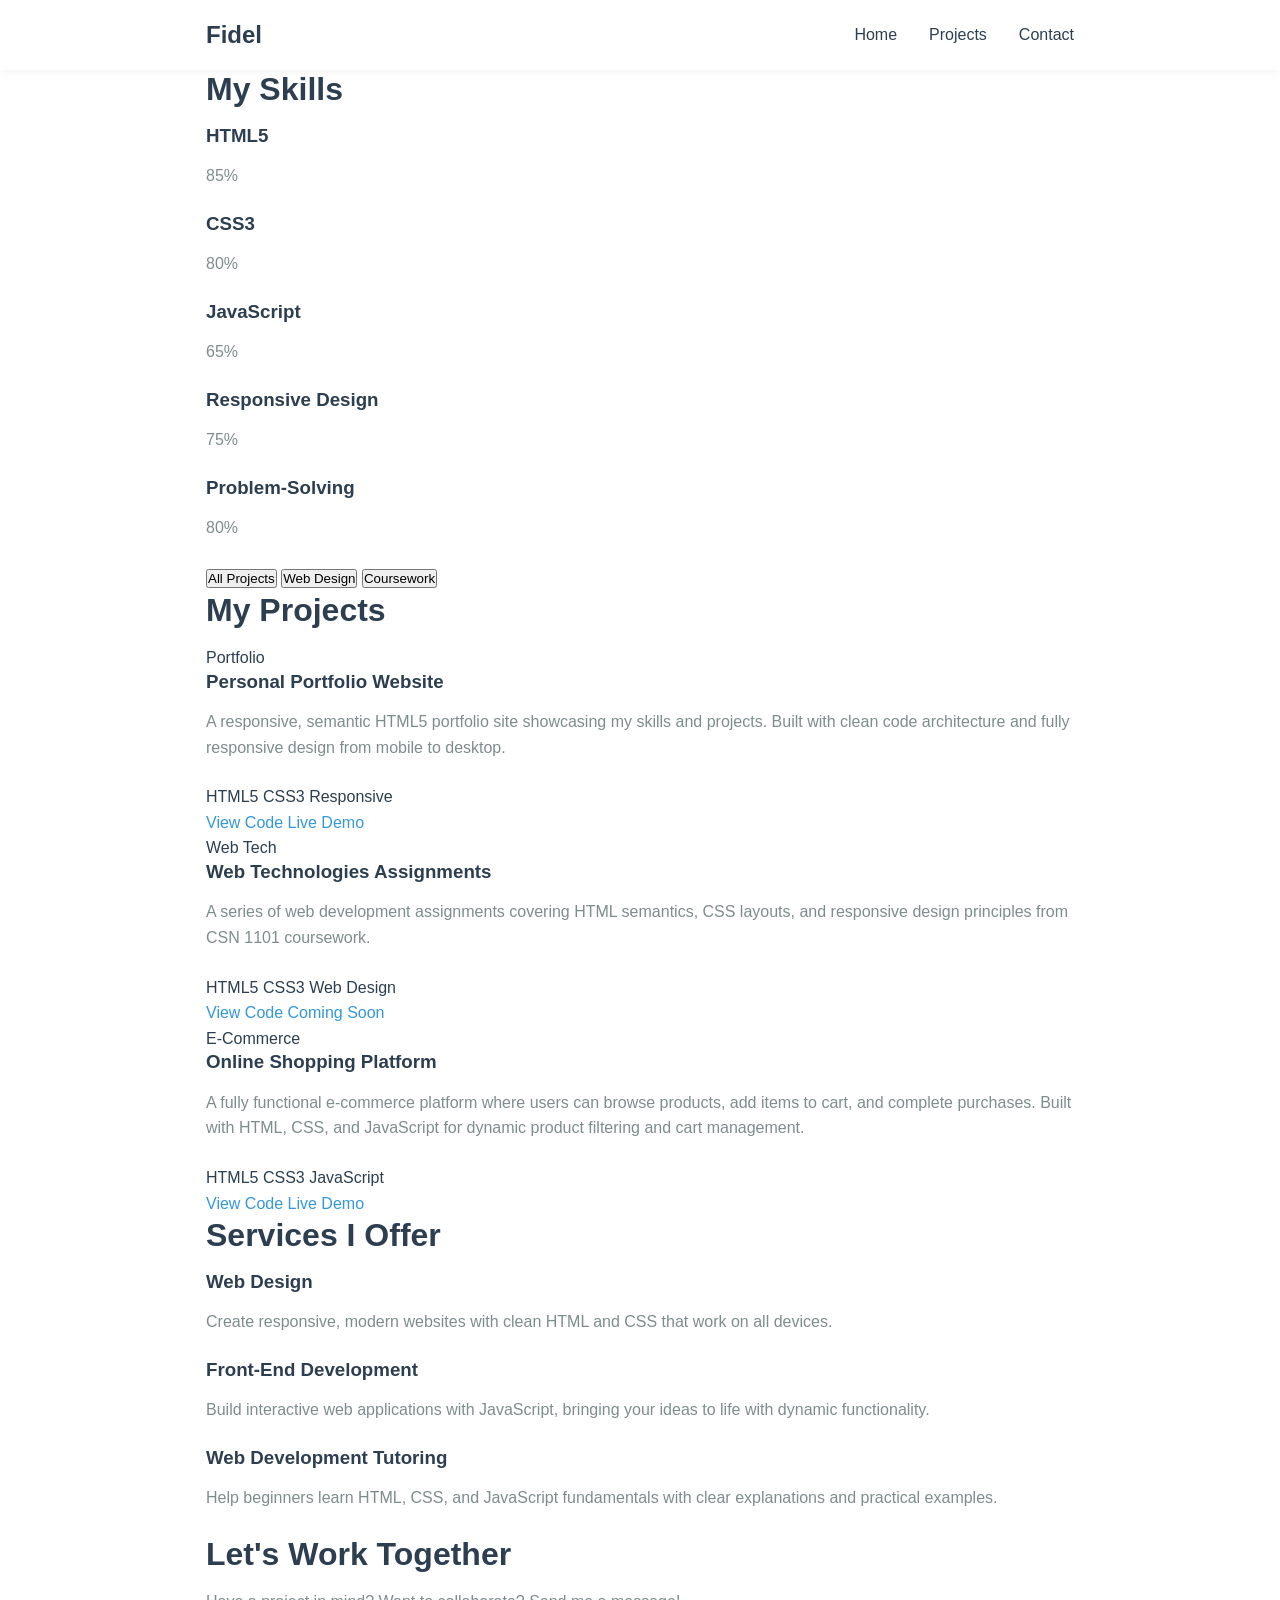
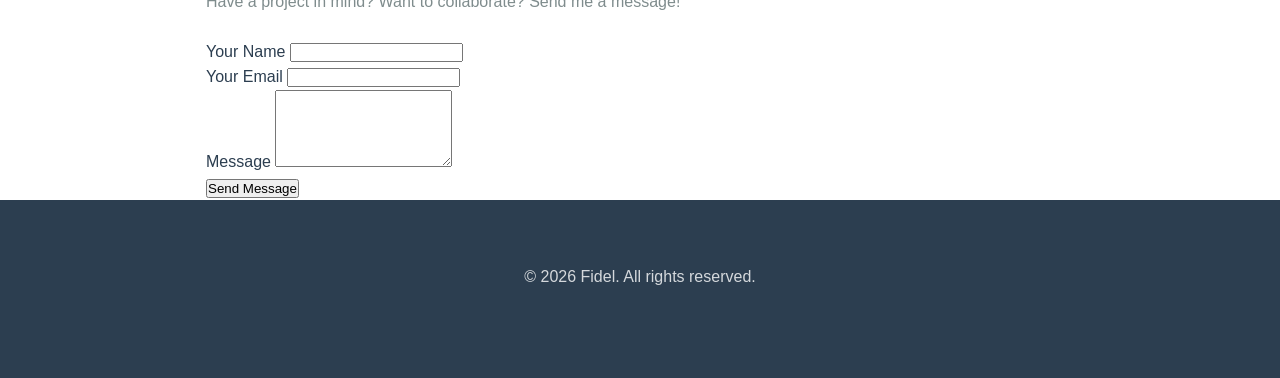
==== projects.html @ 84228094 "Add projects page with shopping platform" ====
<!DOCTYPE html>
<html lang="en">
<head>
    <meta charset="UTF-8">
    <meta name="viewport" content="width=device-width, initial-scale=1.0">
    <meta name="description" content="Fidel's projects and skills portfolio.">
    <title>Projects - Fidel</title>
    <link rel="stylesheet" href="style.css">
</head>
<body>
    <!-- Navigation Bar -->
    <header>
        <nav class="navbar">
            <div class="nav-container">
                <a href="/" class="logo">Fidel</a>
                <ul class="nav-menu">
                    <li><a href="index.html" class="nav-link">Home</a></li>
                    <li><a href="projects.html" class="nav-link">Projects</a></li>
                    <li><a href="#contact" class="nav-link">Contact</a></li>
                </ul>
            </div>
        </nav>
    </header>

    <main>
        <!-- Skills Section -->
        <section id="skills" class="skills">
            <div class="container">
                <h2>My Skills</h2>
                
                <div class="skills-grid">
                    <div class="skill-card">
                        <h3>HTML5</h3>
                        <div class="progress-bar">
                            <div class="progress" style="width: 85%;"></div>
                        </div>
                        <p class="skill-level">85%</p>
                    </div>

                    <div class="skill-card">
                        <h3>CSS3</h3>
                        <div class="progress-bar">
                            <div class="progress" style="width: 80%;"></div>
                        </div>
                        <p class="skill-level">80%</p>
                    </div>

                    <div class="skill-card">
                        <h3>JavaScript</h3>
                        <div class="progress-bar">
                            <div class="progress" style="width: 65%;"></div>
                        </div>
                        <p class="skill-level">65%</p>
                    </div>

                    <div class="skill-card">
                        <h3>Responsive Design</h3>
                        <div class="progress-bar">
                            <div class="progress" style="width: 75%;"></div>
                        </div>
                        <p class="skill-level">75%</p>
                    </div>

                    <div class="skill-card">
                        <h3>Problem-Solving</h3>
                        <div class="progress-bar">
                            <div class="progress" style="width: 80%;"></div>
                        </div>
                        <p class="skill-level">80%</p>
                    </div>
                </div>
            </div>
        </section>

        <!-- Filter Buttons -->
        <section class="projects-filter">
            <div class="container">
                <div class="filter-buttons">
                    <button class="filter-btn active" data-filter="all">All Projects</button>
                    <button class="filter-btn" data-filter="web">Web Design</button>
                    <button class="filter-btn" data-filter="coursework">Coursework</button>
                </div>
            </div>
        </section>

        <!-- Projects Section -->
        <section id="projects" class="projects">
            <div class="container">
                <h2>My Projects</h2>
                
                <div class="projects-grid">
                    <!-- Project 1: Portfolio -->
                    <div class="project-card" data-category="web">
                        <div class="project-image">
                            <div class="placeholder-image">Portfolio</div>
                        </div>
                        <div class="project-content">
                            <h3>Personal Portfolio Website</h3>
                            <p>A responsive, semantic HTML5 portfolio site showcasing my skills and projects. Built with clean code architecture and fully responsive design from mobile to desktop.</p>
                            <div class="project-tech">
                                <span class="tech-tag">HTML5</span>
                                <span class="tech-tag">CSS3</span>
                                <span class="tech-tag">Responsive</span>
                            </div>
                            <div class="project-links">
                                <a href="https://github.com/samatifidel-sketch/my_portforlio" class="project-link" target="_blank">View Code</a>
                                <a href="index.html" class="project-link">Live Demo</a>
                            </div>
                        </div>
                    </div>

                    <!-- Project 2: Course Project -->
                    <div class="project-card" data-category="coursework">
                        <div class="project-image">
                            <div class="placeholder-image">Web Tech</div>
                        </div>
                        <div class="project-content">
                            <h3>Web Technologies Assignments</h3>
                            <p>A series of web development assignments covering HTML semantics, CSS layouts, and responsive design principles from CSN 1101 coursework.</p>
                            <div class="project-tech">
                                <span class="tech-tag">HTML5</span>
                                <span class="tech-tag">CSS3</span>
                                <span class="tech-tag">Web Design</span>
                            </div>
                            <div class="project-links">
                                <a href="https://github.com/samatifidel-sketch/my_portforlio" class="project-link" target="_blank">View Code</a>
                                <a href="#" class="project-link disabled">Coming Soon</a>
                            </div>
                        </div>
                    </div>

                    <!-- Project 3: Shopping Project -->
                    <div class="project-card" data-category="web">
                        <div class="project-image">
                            <div class="placeholder-image">E-Commerce</div>
                        </div>
                        <div class="project-content">
                            <h3>Online Shopping Platform</h3>
                            <p>A fully functional e-commerce platform where users can browse products, add items to cart, and complete purchases. Built with HTML, CSS, and JavaScript for dynamic product filtering and cart management.</p>
                            <div class="project-tech">
                                <span class="tech-tag">HTML5</span>
                                <span class="tech-tag">CSS3</span>
                                <span class="tech-tag">JavaScript</span>
                            </div>
                            <div class="project-links">
                                <a href="https://github.com/samatifidel-sketch/shopping-platform" class="project-link" target="_blank">View Code</a>
                                <a href="https://samatifidel-sketch.github.io/shopping-platform/" class="project-link" target="_blank">Live Demo</a>
                            </div>
                        </div>
                    </div>
                </div>
            </div>
        </section>

        <!-- Services Section -->
        <section id="services" class="services">
            <div class="container">
                <h2>Services I Offer</h2>
                <div class="services-grid">
                    <div class="service-card">
                        <h3>Web Design</h3>
                        <p>Create responsive, modern websites with clean HTML and CSS that work on all devices.</p>
                    </div>
                    <div class="service-card">
                        <h3>Front-End Development</h3>
                        <p>Build interactive web applications with JavaScript, bringing your ideas to life with dynamic functionality.</p>
                    </div>
                    <div class="service-card">
                        <h3>Web Development Tutoring</h3>
                        <p>Help beginners learn HTML, CSS, and JavaScript fundamentals with clear explanations and practical examples.</p>
                    </div>
                </div>
            </div>
        </section>

        <!-- Contact Section -->
        <section id="contact" class="contact-section">
            <div class="container">
                <h2>Let's Work Together</h2>
                <p>Have a project in mind? Want to collaborate? Send me a message!</p>
                
                <form id="contactForm" class="contact-form">
                    <div class="form-group">
                        <label for="name">Your Name</label>
                        <input type="text" id="name" name="name" required>
                        <span class="error-message" id="nameError"></span>
                    </div>

                    <div class="form-group">
                        <label for="email">Your Email</label>
                        <input type="email" id="email" name="email" required>
                        <span class="error-message" id="emailError"></span>
                    </div>

                    <div class="form-group">
                        <label for="message">Message</label>
                        <textarea id="message" name="message" rows="5" required></textarea>
                        <span class="error-message" id="messageError"></span>
                    </div>

                    <button type="submit" class="submit-btn">Send Message</button>
                    <span class="success-message" id="successMessage"></span>
                </form>
            </div>
        </section>
    </main>

    <!-- Footer -->
    <footer class="footer">
        <div class="container">
            <p>&copy; 2026 Fidel. All rights reserved.</p>
        </div>
    </footer>

    <script src="script.js"></script>
</body>
</html>
---- style.css ----
/* Root Variables */
:root {
    --primary-color: #2c3e50;
    --secondary-color: #3498db;
    --light-bg: #f8f9fa;
    --white: #ffffff;
    --text-dark: #2c3e50;
    --text-light: #7f8c8d;
    --border-color: #ecf0f1;
    --spacing-unit: 1rem;
}

/* Reset & Base Styles */
* {
    margin: 0;
    padding: 0;
    box-sizing: border-box;
}

html {
    scroll-behavior: smooth;
}

body {
    font-family: -apple-system, BlinkMacSystemFont, 'Segoe UI', Roboto, 'Helvetica Neue', Arial, sans-serif;
    line-height: 1.6;
    color: var(--text-dark);
    background-color: var(--white);
}

/* Typography */
h1, h2, h3 {
    font-weight: 700;
    line-height: 1.2;
    margin-bottom: var(--spacing-unit);
}

h1 {
    font-size: 2.5rem;
}

h2 {
    font-size: 2rem;
}

p {
    color: var(--text-light);
    margin-bottom: 1.5rem;
}

a {
    color: var(--secondary-color);
    text-decoration: none;
    transition: color 0.3s ease;
}

a:hover {
    color: var(--primary-color);
}

/* Container */
.container {
    max-width: 900px;
    margin: 0 auto;
    padding: 0 var(--spacing-unit);
}

/* Navigation Bar */
header {
    background-color: var(--white);
    box-shadow: 0 2px 8px rgba(0, 0, 0, 0.05);
    position: sticky;
    top: 0;
    z-index: 100;
}

.navbar {
    padding: 1rem 0;
}

.nav-container {
    max-width: 900px;
    margin: 0 auto;
    padding: 0 var(--spacing-unit);
    display: flex;
    justify-content: space-between;
    align-items: center;
}

.logo {
    font-size: 1.5rem;
    font-weight: 700;
    color: var(--primary-color);
}

.nav-menu {
    display: flex;
    list-style: none;
    gap: 2rem;
}

.nav-link {
    color: var(--text-dark);
    font-weight: 500;
    transition: color 0.3s ease;
}

.nav-link:hover {
    color: var(--secondary-color);
}

/* Hero Section */
.hero {
    background: linear-gradient(135deg, var(--light-bg) 0%, var(--white) 100%);
    padding: 6rem var(--spacing-unit);
    text-align: center;
}

.hero-container {
    max-width: 600px;
    margin: 0 auto;
    display: flex;
    flex-direction: column;
    align-items: center;
    gap: 2rem;
}

.hero-photo {
    width: 150px;
    height: 150px;
    border-radius: 50%;
    object-fit: cover;
    border: 4px solid var(--secondary-color);
    box-shadow: 0 4px 15px rgba(52, 152, 219, 0.2);
}

.hero-name {
    color: var(--primary-color);
    font-size: 3rem;
    margin: 0;
}

.hero-tagline {
    font-size: 1.25rem;
    color: var(--secondary-color);
    font-weight: 500;
    margin: 0;
}

/* About Section */
.about {
    padding: 5rem var(--spacing-unit);
    background-color: var(--light-bg);
}

.about h2 {
    color: var(--primary-color);
    text-align: center;
    margin-bottom: 2rem;
}

.about p {
    font-size: 1.1rem;
    line-height: 1.8;
    text-align: center;
    color: var(--text-light);
}

.about p:first-of-type {
    margin-top: 0;
}

/* Footer / Contact Section */
.footer {
    background-color: var(--primary-color);
    color: var(--white);
    padding: 4rem var(--spacing-unit);
    text-align: center;
}

.footer h2 {
    color: var(--white);
}

.footer p {
    color: rgba(255, 255, 255, 0.8);
}

.contact-links {
    display: flex;
    justify-content: center;
    gap: 2rem;
    margin: 2rem 0;
    flex-wrap: wrap;
}

.contact-link {
    background-color: var(--secondary-color);
    color: var(--white);
    padding: 0.75rem 1.5rem;
    border-radius: 5px;
    font-weight: 500;
    transition: background-color 0.3s ease;
}

.contact-link:hover {
    background-color: rgba(52, 152, 219, 0.8);
    color: var(--white);
}

.footer-text {
    margin-top: 2rem;
    font-size: 0.9rem;
    color: rgba(255, 255, 255, 0.6);
}

/* Responsive Design */

/* Tablet (768px and below) */
@media (max-width: 768px) {
    h1 {
        font-size: 2rem;
    }

    h2 {
        font-size: 1.5rem;
    }

    .nav-menu {
        gap: 1.5rem;
        font-size: 0.95rem;
    }

    .hero {
        padding: 4rem var(--spacing-unit);
    }

    .hero-name {
        font-size: 2.25rem;
    }

    .hero-tagline {
        font-size: 1.1rem;
    }

    .hero-photo {
        width: 120px;
        height: 120px;
    }

    .about {
        padding: 3.5rem var(--spacing-unit);
    }

    .about p {
        font-size: 1rem;
    }

    .footer {
        padding: 3rem var(--spacing-unit);
    }

    .contact-links {
        gap: 1rem;
    }

    .contact-link {
        padding: 0.6rem 1.25rem;
        font-size: 0.95rem;
    }
}

/* Mobile (480px and below) */
@media (max-width: 480px) {
    h1 {
        font-size: 1.75rem;
    }

    h2 {
        font-size: 1.25rem;
    }

    .nav-container {
        flex-direction: column;
        gap: 1rem;
        text-align: center;
    }

    .nav-menu {
        flex-direction: column;
        gap: 1rem;
        width: 100%;
    }

    .logo {
        font-size: 1.25rem;
    }

    .hero {
        padding: 2.5rem var(--spacing-unit);
    }

    .hero-name {
        font-size: 1.75rem;
    }

    .hero-tagline {
        font-size: 1rem;
    }

    .hero-photo {
        width: 100px;
        height: 100px;
    }

    .hero-container {
        gap: 1.5rem;
    }

    .about {
        padding: 2.5rem var(--spacing-unit);
    }

    .about p {
        font-size: 0.95rem;
        line-height: 1.7;
    }

    .footer {
        padding: 2.5rem var(--spacing-unit);
    }

    .contact-links {
        flex-direction: column;
        gap: 1rem;
        width: 100%;
    }

    .contact-link {
        display: block;
        width: 100%;
        padding: 0.75rem;
    }

    .footer-text {
        font-size: 0.85rem;
    }
}

/* Extra small screens (320px and below) */
@media (max-width: 320px) {
    body {
        font-size: 14px;
    }

    h1 {
        font-size: 1.5rem;
    }

    h2 {
        font-size: 1.1rem;
    }

    .hero {
        padding: 2rem var(--spacing-unit);
    }

    .hero-photo {
        width: 80px;
        height: 80px;
    }

    .about {
        padding: 2rem var(--spacing-unit);
    }
}
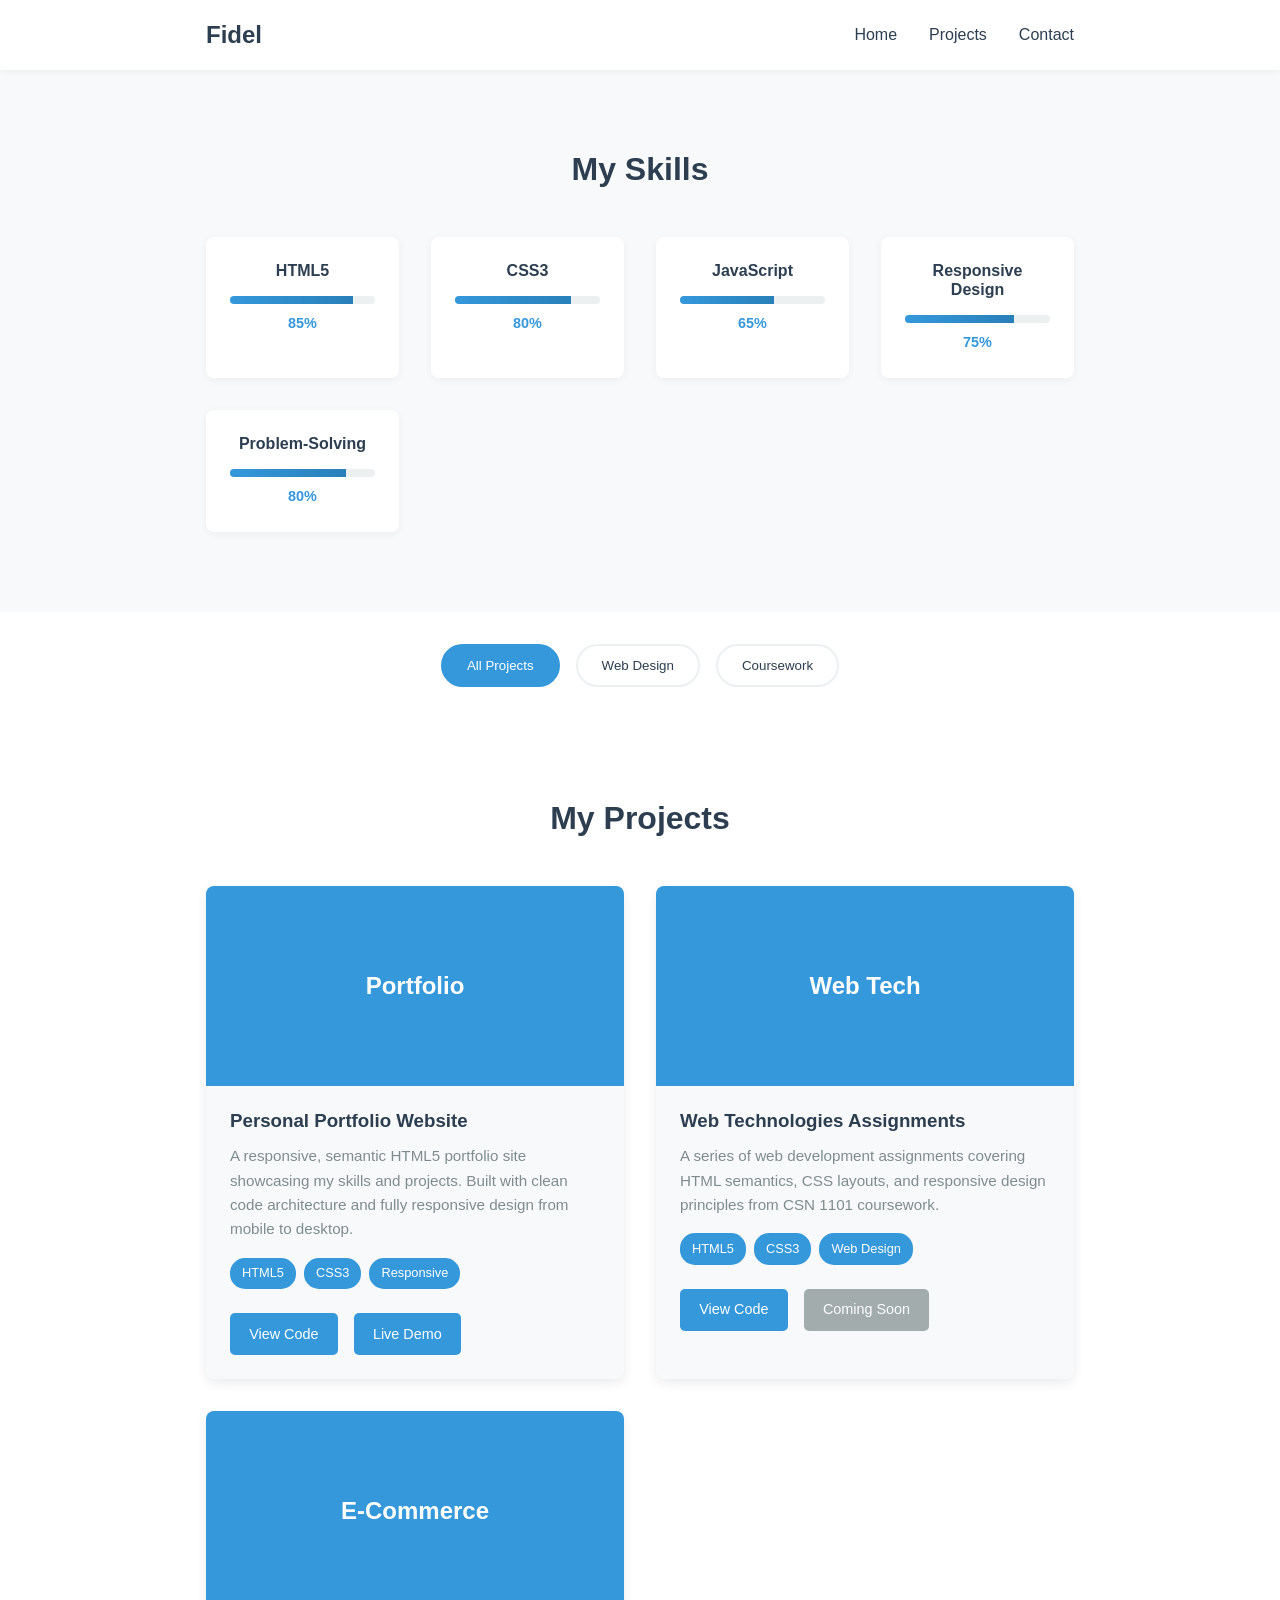
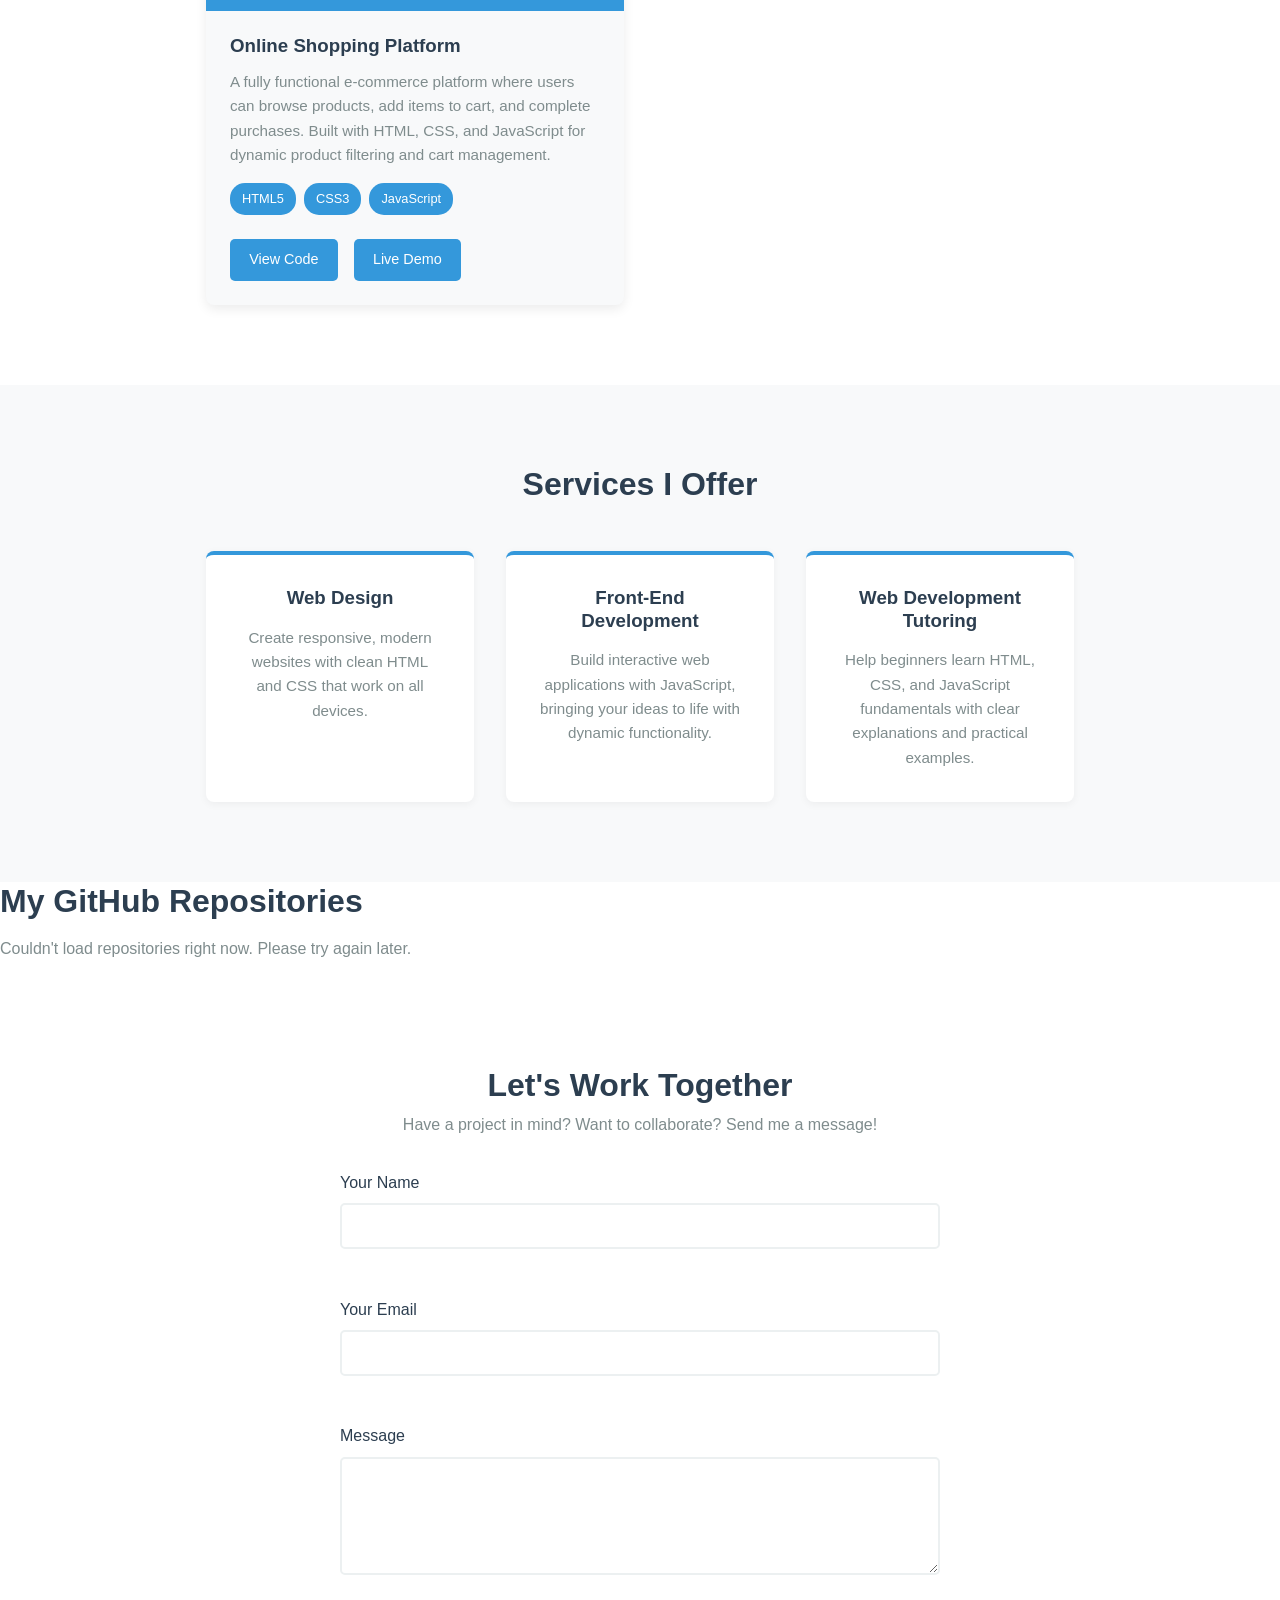
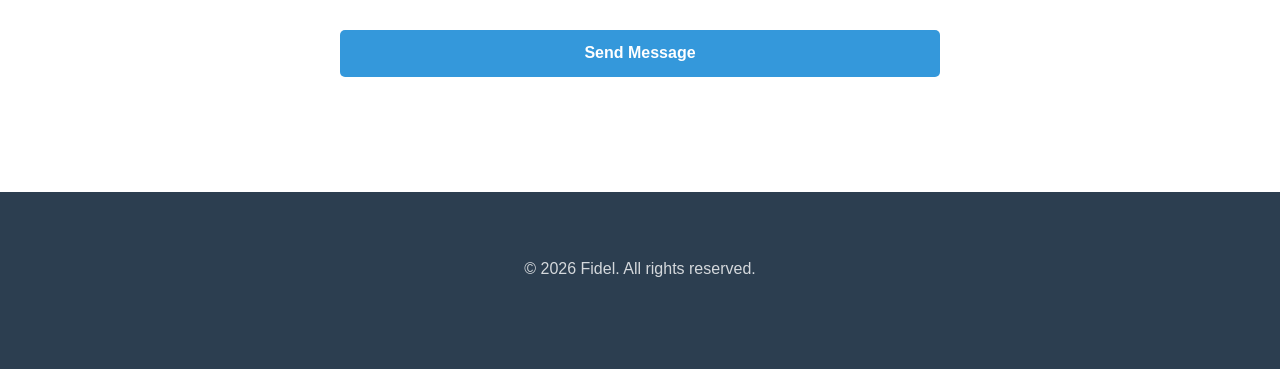
==== commit 63fb4934: "Add GitHub API integration" ====
--- a/projects.html
+++ b/projects.html
@@ -172,6 +172,11 @@
                 </div>
             </div>
         </section>
+        <section id="repos-section">
+  <h2>My GitHub Repositories</h2>
+  <p id="repos-status" aria-live="polite"></p>
+  <div id="repos-list"></div>
+</section>
 
         <!-- Contact Section -->
         <section id="contact" class="contact-section">
@@ -213,5 +218,6 @@
     </footer>
 
     <script src="script.js"></script>
+  <script src="github.js" defer></script>  
 </body>
 </html>
--- a/style.css
+++ b/style.css
@@ -126,8 +126,8 @@
 }
 
 .hero-photo {
-    width: 150px;
-    height: 150px;
+    width: 120px;
+    height: 120px;
     border-radius: 50%;
     object-fit: cover;
     border: 4px solid var(--secondary-color);
@@ -244,8 +244,8 @@
     }
 
     .hero-photo {
-        width: 120px;
-        height: 120px;
+        width: 100px;
+        height: 100px;
     }
 
     .about {
@@ -309,8 +309,8 @@
     }
 
     .hero-photo {
-        width: 100px;
-        height: 100px;
+        width: 80px;
+        height: 80px;
     }
 
     .hero-container {
@@ -366,11 +366,438 @@
     }
 
     .hero-photo {
-        width: 80px;
-        height: 80px;
+        width: 70px;
+        height: 70px;
     }
 
     .about {
         padding: 2rem var(--spacing-unit);
     }
 }
+
+/* ============================================
+   PROJECTS PAGE STYLES
+   ============================================ */
+
+/* Skills Section */
+.skills {
+    padding: 5rem var(--spacing-unit);
+    background-color: var(--light-bg);
+}
+
+.skills h2 {
+    color: var(--primary-color);
+    text-align: center;
+    margin-bottom: 3rem;
+}
+
+.skills-grid {
+    display: grid;
+    grid-template-columns: repeat(auto-fit, minmax(150px, 1fr));
+    gap: 2rem;
+}
+
+.skill-card {
+    background-color: var(--white);
+    padding: 1.5rem;
+    border-radius: 8px;
+    box-shadow: 0 2px 8px rgba(0, 0, 0, 0.05);
+    text-align: center;
+}
+
+.skill-card h3 {
+    font-size: 1rem;
+    color: var(--primary-color);
+    margin-bottom: 1rem;
+}
+
+.progress-bar {
+    background-color: var(--border-color);
+    height: 8px;
+    border-radius: 4px;
+    overflow: hidden;
+    margin-bottom: 0.5rem;
+}
+
+.progress {
+    background: linear-gradient(90deg, var(--secondary-color), #2980b9);
+    height: 100%;
+    transition: width 0.3s ease;
+}
+
+.skill-level {
+    font-size: 0.9rem;
+    color: var(--secondary-color);
+    font-weight: 600;
+    margin: 0;
+}
+
+/* Filter Section */
+.projects-filter {
+    padding: 2rem var(--spacing-unit);
+    text-align: center;
+    background-color: var(--white);
+}
+
+.filter-buttons {
+    display: flex;
+    justify-content: center;
+    gap: 1rem;
+    flex-wrap: wrap;
+}
+
+.filter-btn {
+    padding: 0.75rem 1.5rem;
+    border: 2px solid var(--border-color);
+    background-color: var(--white);
+    color: var(--text-dark);
+    border-radius: 25px;
+    cursor: pointer;
+    font-weight: 500;
+    transition: all 0.3s ease;
+}
+
+.filter-btn:hover {
+    border-color: var(--secondary-color);
+    color: var(--secondary-color);
+}
+
+.filter-btn.active {
+    background-color: var(--secondary-color);
+    border-color: var(--secondary-color);
+    color: var(--white);
+}
+
+/* Projects Section */
+.projects {
+    padding: 5rem var(--spacing-unit);
+    background-color: var(--white);
+}
+
+.projects h2 {
+    color: var(--primary-color);
+    text-align: center;
+    margin-bottom: 3rem;
+}
+
+.projects-grid {
+    display: grid;
+    grid-template-columns: repeat(auto-fit, minmax(300px, 1fr));
+    gap: 2rem;
+}
+
+.project-card {
+    background-color: var(--light-bg);
+    border-radius: 8px;
+    overflow: hidden;
+    box-shadow: 0 4px 12px rgba(0, 0, 0, 0.08);
+    transition: transform 0.3s ease, box-shadow 0.3s ease;
+}
+
+.project-card:hover {
+    transform: translateY(-5px);
+    box-shadow: 0 8px 20px rgba(0, 0, 0, 0.12);
+}
+
+.project-card.hidden {
+    display: none;
+}
+
+.project-image {
+    height: 200px;
+    background: linear-gradient(135deg, var(--secondary-color), #3498db);
+    display: flex;
+    align-items: center;
+    justify-content: center;
+}
+
+.placeholder-image {
+    color: var(--white);
+    font-size: 1.5rem;
+    font-weight: 700;
+    text-align: center;
+}
+
+.project-content {
+    padding: 1.5rem;
+}
+
+.project-content h3 {
+    color: var(--primary-color);
+    margin-bottom: 0.75rem;
+}
+
+.project-content p {
+    font-size: 0.95rem;
+    margin-bottom: 1rem;
+}
+
+.project-tech {
+    display: flex;
+    flex-wrap: wrap;
+    gap: 0.5rem;
+    margin-bottom: 1.5rem;
+}
+
+.tech-tag {
+    background-color: var(--secondary-color);
+    color: var(--white);
+    padding: 0.35rem 0.75rem;
+    border-radius: 15px;
+    font-size: 0.8rem;
+    font-weight: 500;
+}
+
+.project-links {
+    display: flex;
+    gap: 1rem;
+    flex-wrap: wrap;
+}
+
+.project-link {
+    background-color: var(--secondary-color);
+    color: var(--white);
+    padding: 0.6rem 1.2rem;
+    border-radius: 5px;
+    font-size: 0.9rem;
+    font-weight: 500;
+    transition: background-color 0.3s ease;
+    display: inline-block;
+    text-decoration: none;
+}
+
+.project-link:hover {
+    background-color: #2980b9;
+}
+
+.project-link.disabled {
+    background-color: var(--text-light);
+    cursor: not-allowed;
+    opacity: 0.7;
+}
+#repos-list {
+  display: grid;
+  grid-template-columns: repeat(auto-fit, minmax(250px, 1fr));
+  gap: 1rem;
+}
+
+#repos-list article {
+  border: 1px solid #ddd;
+  border-radius: 8px;
+  padding: 1rem;
+}
+
+/* Services Section */
+.services {
+    padding: 5rem var(--spacing-unit);
+    background-color: var(--light-bg);
+}
+
+.services h2 {
+    color: var(--primary-color);
+    text-align: center;
+    margin-bottom: 3rem;
+}
+
+.services-grid {
+    display: grid;
+    grid-template-columns: repeat(auto-fit, minmax(250px, 1fr));
+    gap: 2rem;
+}
+
+.service-card {
+    background-color: var(--white);
+    padding: 2rem;
+    border-radius: 8px;
+    box-shadow: 0 2px 8px rgba(0, 0, 0, 0.05);
+    text-align: center;
+    border-top: 4px solid var(--secondary-color);
+}
+
+.service-card h3 {
+    color: var(--primary-color);
+    margin-bottom: 1rem;
+}
+
+.service-card p {
+    font-size: 0.95rem;
+    color: var(--text-light);
+    margin: 0;
+}
+
+/* Contact Section */
+.contact-section {
+    padding: 5rem var(--spacing-unit);
+    background-color: var(--white);
+}
+
+.contact-section h2 {
+    color: var(--primary-color);
+    text-align: center;
+    margin-bottom: 0.5rem;
+}
+
+.contact-section > .container > p {
+    text-align: center;
+    margin-bottom: 2rem;
+}
+
+.contact-form {
+    max-width: 600px;
+    margin: 0 auto;
+}
+
+.form-group {
+    margin-bottom: 1.5rem;
+    position: relative;
+}
+
+.form-group label {
+    display: block;
+    margin-bottom: 0.5rem;
+    color: var(--primary-color);
+    font-weight: 500;
+}
+
+.form-group input,
+.form-group textarea {
+    width: 100%;
+    padding: 0.75rem;
+    border: 2px solid var(--border-color);
+    border-radius: 5px;
+    font-family: inherit;
+    font-size: 1rem;
+    transition: border-color 0.3s ease;
+}
+
+.form-group input:focus,
+.form-group textarea:focus {
+    outline: none;
+    border-color: var(--secondary-color);
+    box-shadow: 0 0 0 3px rgba(52, 152, 219, 0.1);
+}
+
+.form-group input.error,
+.form-group textarea.error {
+    border-color: #e74c3c;
+}
+
+.error-message {
+    color: #e74c3c;
+    font-size: 0.85rem;
+    margin-top: 0.25rem;
+    display: block;
+    min-height: 1.2rem;
+}
+
+.success-message {
+    color: #27ae60;
+    font-size: 0.95rem;
+    display: block;
+    text-align: center;
+    margin-top: 1rem;
+    min-height: 1.2rem;
+}
+
+.submit-btn {
+    width: 100%;
+    padding: 0.9rem;
+    background-color: var(--secondary-color);
+    color: var(--white);
+    border: none;
+    border-radius: 5px;
+    font-size: 1rem;
+    font-weight: 600;
+    cursor: pointer;
+    transition: background-color 0.3s ease;
+}
+
+.submit-btn:hover {
+    background-color: #2980b9;
+}
+
+.submit-btn:active {
+    transform: scale(0.98);
+}
+
+/* Responsive - Projects Page */
+@media (max-width: 768px) {
+    .skills {
+        padding: 3.5rem var(--spacing-unit);
+    }
+
+    .skills-grid {
+        grid-template-columns: repeat(auto-fit, minmax(120px, 1fr));
+        gap: 1.5rem;
+    }
+
+    .projects {
+        padding: 3.5rem var(--spacing-unit);
+    }
+
+    .projects-grid {
+        grid-template-columns: 1fr;
+    }
+
+    .services {
+        padding: 3.5rem var(--spacing-unit);
+    }
+
+    .services-grid {
+        grid-template-columns: 1fr;
+    }
+
+    .contact-section {
+        padding: 3.5rem var(--spacing-unit);
+    }
+
+    .filter-buttons {
+        gap: 0.75rem;
+    }
+
+    .filter-btn {
+        padding: 0.6rem 1.2rem;
+        font-size: 0.9rem;
+    }
+}
+
+@media (max-width: 480px) {
+    .skills {
+        padding: 2.5rem var(--spacing-unit);
+    }
+
+    .skills-grid {
+        grid-template-columns: repeat(2, 1fr);
+        gap: 1rem;
+    }
+
+    .skill-card {
+        padding: 1rem;
+    }
+
+    .projects {
+        padding: 2.5rem var(--spacing-unit);
+    }
+
+    .services {
+        padding: 2.5rem var(--spacing-unit);
+    }
+
+    .contact-section {
+        padding: 2.5rem var(--spacing-unit);
+    }
+
+    .filter-btn {
+        padding: 0.5rem 1rem;
+        font-size: 0.85rem;
+    }
+
+    .project-links {
+        flex-direction: column;
+    }
+
+    .project-link {
+        width: 100%;
+        text-align: center;
+    }
+}
